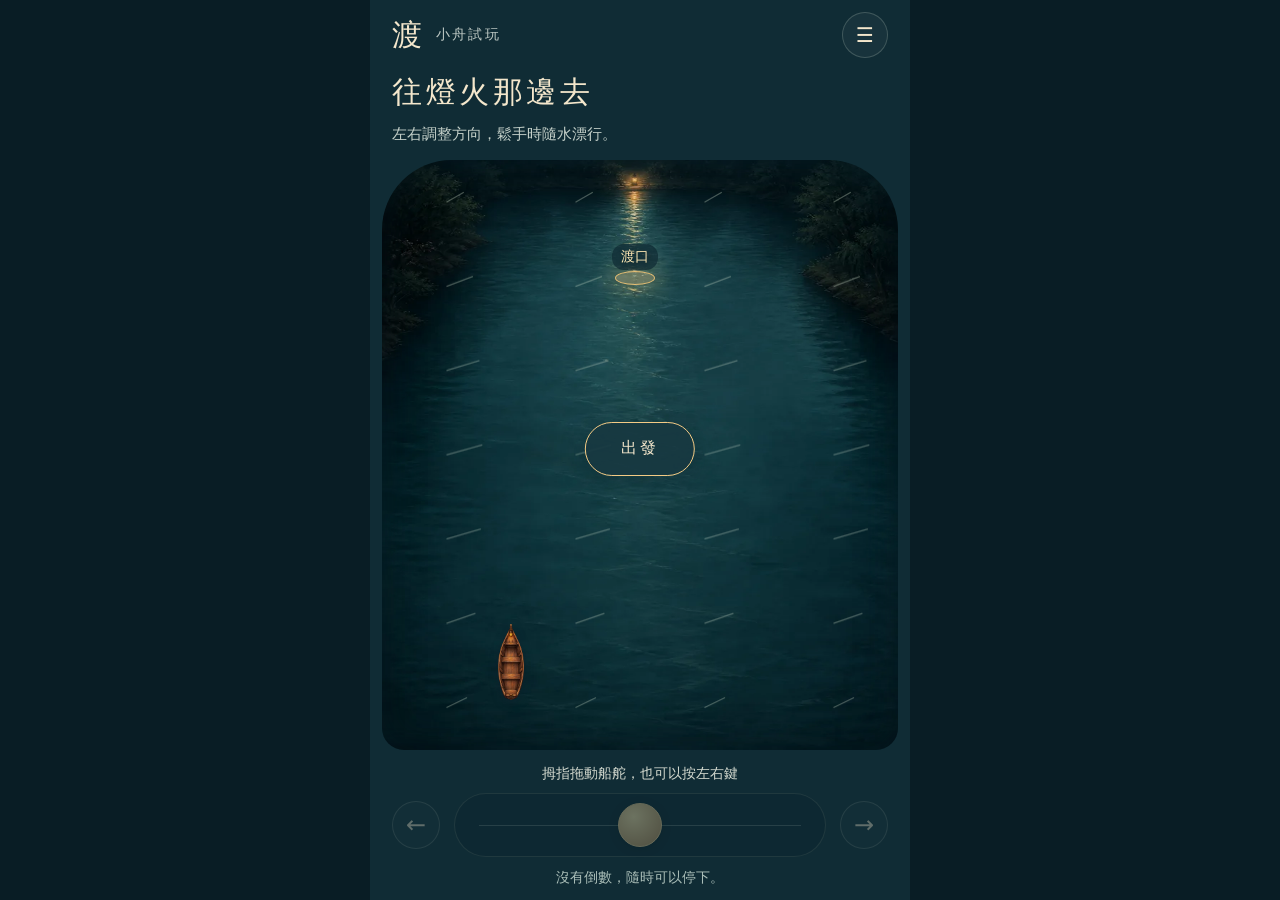
==== boat.html @ b43f607b "Add standalone mobile boat steering prototype" ====
<!doctype html>
<html lang="zh-Hant">
<head>
  <meta charset="utf-8">
  <meta name="viewport" content="width=device-width,initial-scale=1,viewport-fit=cover">
  <meta name="theme-color" content="#102c35">
  <meta name="description" content="《渡》小舟試玩：調整方向，鬆手看看水流，再繼續前行。沒有分數與倒數。">
  <title>渡 · 小舟試玩</title>
  <link rel="icon" href="./icons/heartlight-192.png">
  <link rel="manifest" href="./manifest.webmanifest">
  <link rel="stylesheet" href="./boat.css">
  <script src="./boat-core.js" defer></script>
  <script src="./boat.js" defer></script>
  <script src="./pwa-update.js" defer></script>
</head>
<body>
<main class="voyage" id="voyage">
  <header><a href="./index.html" aria-label="回到渡的首頁">渡<span>小舟試玩</span></a><button id="menuOpen" aria-label="開啟功能" aria-haspopup="dialog">☰</button></header>
  <div class="intro"><h1 id="heading">往燈火那邊去</h1><p id="sceneStatus" role="status">左右調整方向，鬆手時隨水漂行。</p></div>
  <section id="river" class="river" aria-label="小舟與水流" aria-describedby="sceneStatus">
    <canvas id="flow" aria-hidden="true"></canvas>
    <div class="destination" aria-hidden="true"><span>渡口</span><i></i></div>
    <img class="skiff" id="skiff" src="./art/boat-skiff.webp" alt="你的小舟" draggable="false">
    <button class="begin" id="begin">出發</button>
    <div class="arrival" id="arrival" hidden><p>靠岸了</p><button id="again">再走一趟</button><a href="./index.html">先停在這裡</a></div>
  </section>
  <footer>
    <p class="control-caption" id="controlCaption">拇指拖動船舵，也可以按左右鍵</p>
    <div class="controls" id="controls">
      <button id="left" class="nudge" aria-label="向左划一下" disabled>←</button>
      <div id="helm" class="helm" role="slider" tabindex="0" aria-label="船舵" aria-valuemin="-100" aria-valuemax="100" aria-valuenow="0" aria-valuetext="隨水漂行" aria-disabled="true" aria-describedby="controlCaption"><span class="track"></span><span class="thumb" id="thumb" aria-hidden="true"></span></div>
      <button id="right" class="nudge" aria-label="向右划一下" disabled>→</button>
    </div>
    <p class="footnote">沒有倒數，隨時可以停下。</p>
  </footer>
</main>
<dialog id="menu" aria-labelledby="menuTitle">
  <div class="menu-head"><h2 id="menuTitle">停一會兒</h2><button id="menuClose" aria-label="關閉功能">×</button></div>
  <p>小舟已暫停。</p>
  <button id="sound" aria-pressed="false">配樂《回暖》：關</button>
  <label class="volume" for="volume">配樂音量<input id="volume" type="range" min="0" max="100" value="45"></label>
  <p id="audioStatus" role="status">沒有水聲、風聲或觸碰音。</p>
  <button id="install">安裝手機 App</button><p id="installStatus" role="status"></p>
  <button id="btnUpdate">檢查更新</button><p id="updateStatus" role="status">連線時自動檢查新版</p>
  <button id="resume">繼續這一趟</button>
  <a href="./index.html">回到原本的心燈</a>
</dialog>
<audio id="music" src="./music/heartlight-warm-strings.mp3" loop preload="none"></audio>
<noscript><p>請開啟 JavaScript 才能掌舵。<a href="./index.html">回到首頁</a></p></noscript>
</body>
</html>
---- boat.css ----
:root{color-scheme:dark;font-family:system-ui,-apple-system,"Microsoft JhengHei",sans-serif;color:#f4e7cc;background:#091d25;font-size:16px}
*{box-sizing:border-box}body{margin:0}button,input,a{-webkit-tap-highlight-color:transparent}button,a,input{touch-action:manipulation}button{font:inherit;color:inherit;cursor:pointer}button:disabled{opacity:.35;cursor:default}a{color:inherit;text-decoration:none}button:focus-visible,a:focus-visible,input:focus-visible,[role=slider]:focus-visible{outline:3px solid #f4cd83;outline-offset:4px}[hidden]{display:none!important}
.voyage{width:min(100%,540px);min-height:640px;height:100svh;margin:auto;display:flex;flex-direction:column;position:relative;isolation:isolate;background:#102c35;overflow:hidden}
header{display:flex;justify-content:space-between;align-items:center;padding:calc(12px + env(safe-area-inset-top,0px)) 22px 6px;flex:none}header>a{font-family:serif;font-size:30px;display:flex;align-items:center;gap:14px}header span{font:14px system-ui;letter-spacing:.16em;color:#c0cbc6}header button,.menu-head button{width:46px;min-height:46px;background:#ffffff09;border:1px solid #b7c7bd40;border-radius:50%;font-size:20px}
.intro{padding:8px 22px 12px;flex:none}h1{font-family:"Noto Serif TC","PMingLiU",serif;font-size:clamp(24px,6vw,30px);font-weight:500;letter-spacing:.12em;margin:0 0 9px}.intro p{margin:0;font-size:15px;color:#c4d0c9;line-height:1.7;min-height:1.7em}
.river{position:relative;flex:1;min-height:275px;margin:0 12px;border-radius:70px 70px 22px 22px;overflow:hidden;background:#174550 url('./art/boat-river.webp') center/100% 100% no-repeat;box-shadow:inset 0 0 38px #071b2580}
#flow{position:absolute;inset:0;width:100%;height:100%;pointer-events:none}.destination{position:absolute;left:68%;top:18%;transform:translate(-50%,-50%);text-align:center;pointer-events:none}.destination span{position:absolute;bottom:15px;left:50%;transform:translateX(-50%);white-space:nowrap;color:#ffe9b4;font-size:14px;text-shadow:0 2px 5px #081e28;background:#102c35bd;padding:4px 9px;border-radius:12px}.destination i{display:block;width:40px;height:14px;border:1px solid #e4bd73;border-radius:50%;background:#f4cd8350;box-shadow:0 0 22px 8px #ffc25e30}.skiff{position:absolute;left:25%;top:85%;width:clamp(44px,12vw,62px);height:76px;object-fit:contain;transform:translate(-50%,-50%);pointer-events:none;user-select:none;filter:drop-shadow(0 3px 4px #061c29a0);will-change:transform,left,top}
.begin{position:absolute;top:49%;left:50%;transform:translate(-50%,-50%);min-height:54px;padding:0 35px;border:1px solid #f4cb85;background:#173841ed;border-radius:28px;letter-spacing:.2em;box-shadow:0 6px 24px #051c2660}.arrival{position:absolute;left:10%;right:10%;top:36%;text-align:center;padding:24px;background:#102c35f5;border:1px solid #d3b77b66;border-radius:20px}.arrival p{font:28px serif;margin:0 0 20px;letter-spacing:.18em}.arrival button{display:block;margin:auto;background:#e7c58b;color:#162f35;border:0;border-radius:25px;min-height:48px;padding:10px 25px}.arrival a{display:inline-block;padding:18px 10px 0;font-size:15px}
footer{padding:12px 22px calc(12px + env(safe-area-inset-bottom,0px));flex:none;text-align:center}.control-caption{font-size:14px;line-height:1.6;color:#d3d9cf;margin:0 0 8px}.controls{display:flex;gap:14px;align-items:center}.nudge{border:1px solid #bcc6b955;border-radius:50%;background:#ffffff08;width:48px;height:48px;flex:none;font-size:24px}.helm{position:relative;flex:1;height:64px;touch-action:none;user-select:none;cursor:grab;border-radius:32px;background:#071f2a99;border:1px solid #c1c7ad40}.helm[aria-disabled=true]{opacity:.4;cursor:default}.track{position:absolute;left:24px;right:24px;top:31px;height:1px;background:#abbbae66}.thumb{position:absolute;left:calc(50% - 22px);top:9px;width:44px;height:44px;border:1px solid #e7c58b;border-radius:50%;background:radial-gradient(circle at 35% 30%,#f6dca1,#ad8151);box-shadow:0 2px 8px #0004;pointer-events:none}.footnote{margin:9px 0 0;color:#aabeb8;font-size:14px;line-height:1.6}
dialog{width:min(calc(100% - 32px),440px);max-height:calc(100svh - 40px);overflow:auto;background:#132f38;color:#f4e7cc;border:1px solid #c9b78066;border-radius:24px;padding:22px}dialog::backdrop{background:#041720b8}.menu-head{display:flex;align-items:center;justify-content:space-between}.menu-head h2{font:25px serif;margin:0}.menu-head+p{color:#b8c9c3}dialog>button,dialog>a{display:block;width:100%;text-align:left;min-height:48px;border:0;border-bottom:1px solid #acbbac35;border-radius:0;background:transparent;padding:12px 0}dialog p{font-size:14px;line-height:1.7;color:#bfd0c7}dialog #resume{background:#e7c58b;color:#132f38;text-align:center;border-radius:24px;margin-top:20px}.volume{display:flex;gap:14px;align-items:center;padding:15px 0;font-size:15px}.volume input{min-width:0;flex:1;accent-color:#e7c58b;min-height:32px}noscript{position:fixed;inset:auto 16px 20px;background:#173841;padding:20px;z-index:3}
@media(max-height:700px){.voyage{min-height:550px}.intro{padding-top:2px;padding-bottom:8px}header{padding-top:calc(6px + env(safe-area-inset-top,0px))}footer{padding-top:8px}.footnote{margin-top:4px}.helm{height:56px}.thumb{top:5px}.track{top:27px}}
@media(prefers-reduced-motion:reduce){*{scroll-behavior:auto!important}.skiff{will-change:auto}}
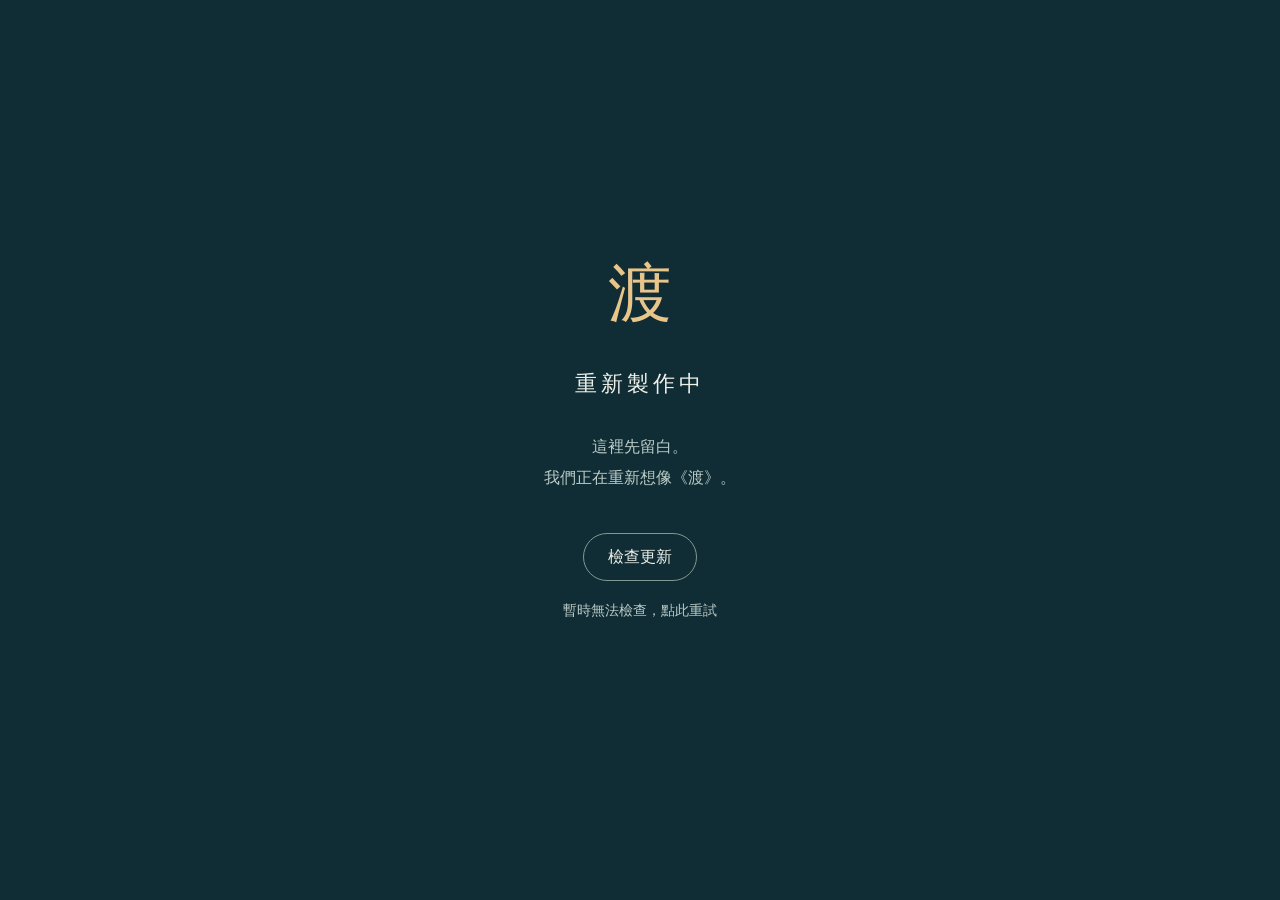
==== commit bc98e446: "Remove previous games and preserve site for rebuild" ====
--- a/boat.html
+++ b/boat.html
@@ -1,51 +1,2 @@
 <!doctype html>
-<html lang="zh-Hant">
-<head>
-  <meta charset="utf-8">
-  <meta name="viewport" content="width=device-width,initial-scale=1,viewport-fit=cover">
-  <meta name="theme-color" content="#102c35">
-  <meta name="description" content="《渡》小舟試玩：調整方向，鬆手看看水流，再繼續前行。沒有分數與倒數。">
-  <title>渡 · 小舟試玩</title>
-  <link rel="icon" href="./icons/heartlight-192.png">
-  <link rel="manifest" href="./manifest.webmanifest">
-  <link rel="stylesheet" href="./boat.css">
-  <script src="./boat-core.js" defer></script>
-  <script src="./boat.js" defer></script>
-  <script src="./pwa-update.js" defer></script>
-</head>
-<body>
-<main class="voyage" id="voyage">
-  <header><a href="./index.html" aria-label="回到渡的首頁">渡<span>小舟試玩</span></a><button id="menuOpen" aria-label="開啟功能" aria-haspopup="dialog">☰</button></header>
-  <div class="intro"><h1 id="heading">往燈火那邊去</h1><p id="sceneStatus" role="status">左右調整方向，鬆手時隨水漂行。</p></div>
-  <section id="river" class="river" aria-label="小舟與水流" aria-describedby="sceneStatus">
-    <canvas id="flow" aria-hidden="true"></canvas>
-    <div class="destination" aria-hidden="true"><span>渡口</span><i></i></div>
-    <img class="skiff" id="skiff" src="./art/boat-skiff.webp" alt="你的小舟" draggable="false">
-    <button class="begin" id="begin">出發</button>
-    <div class="arrival" id="arrival" hidden><p>靠岸了</p><button id="again">再走一趟</button><a href="./index.html">先停在這裡</a></div>
-  </section>
-  <footer>
-    <p class="control-caption" id="controlCaption">拇指拖動船舵，也可以按左右鍵</p>
-    <div class="controls" id="controls">
-      <button id="left" class="nudge" aria-label="向左划一下" disabled>←</button>
-      <div id="helm" class="helm" role="slider" tabindex="0" aria-label="船舵" aria-valuemin="-100" aria-valuemax="100" aria-valuenow="0" aria-valuetext="隨水漂行" aria-disabled="true" aria-describedby="controlCaption"><span class="track"></span><span class="thumb" id="thumb" aria-hidden="true"></span></div>
-      <button id="right" class="nudge" aria-label="向右划一下" disabled>→</button>
-    </div>
-    <p class="footnote">沒有倒數，隨時可以停下。</p>
-  </footer>
-</main>
-<dialog id="menu" aria-labelledby="menuTitle">
-  <div class="menu-head"><h2 id="menuTitle">停一會兒</h2><button id="menuClose" aria-label="關閉功能">×</button></div>
-  <p>小舟已暫停。</p>
-  <button id="sound" aria-pressed="false">配樂《回暖》：關</button>
-  <label class="volume" for="volume">配樂音量<input id="volume" type="range" min="0" max="100" value="45"></label>
-  <p id="audioStatus" role="status">沒有水聲、風聲或觸碰音。</p>
-  <button id="install">安裝手機 App</button><p id="installStatus" role="status"></p>
-  <button id="btnUpdate">檢查更新</button><p id="updateStatus" role="status">連線時自動檢查新版</p>
-  <button id="resume">繼續這一趟</button>
-  <a href="./index.html">回到原本的心燈</a>
-</dialog>
-<audio id="music" src="./music/heartlight-warm-strings.mp3" loop preload="none"></audio>
-<noscript><p>請開啟 JavaScript 才能掌舵。<a href="./index.html">回到首頁</a></p></noscript>
-</body>
-</html>
+<html lang="zh-Hant"><head><meta charset="utf-8"><meta name="viewport" content="width=device-width,initial-scale=1"><meta http-equiv="refresh" content="0;url=./"><title>渡 · 重新製作中</title></head><body><p>原試玩版已移除。<a href="./">回到《渡》</a></p></body></html>
